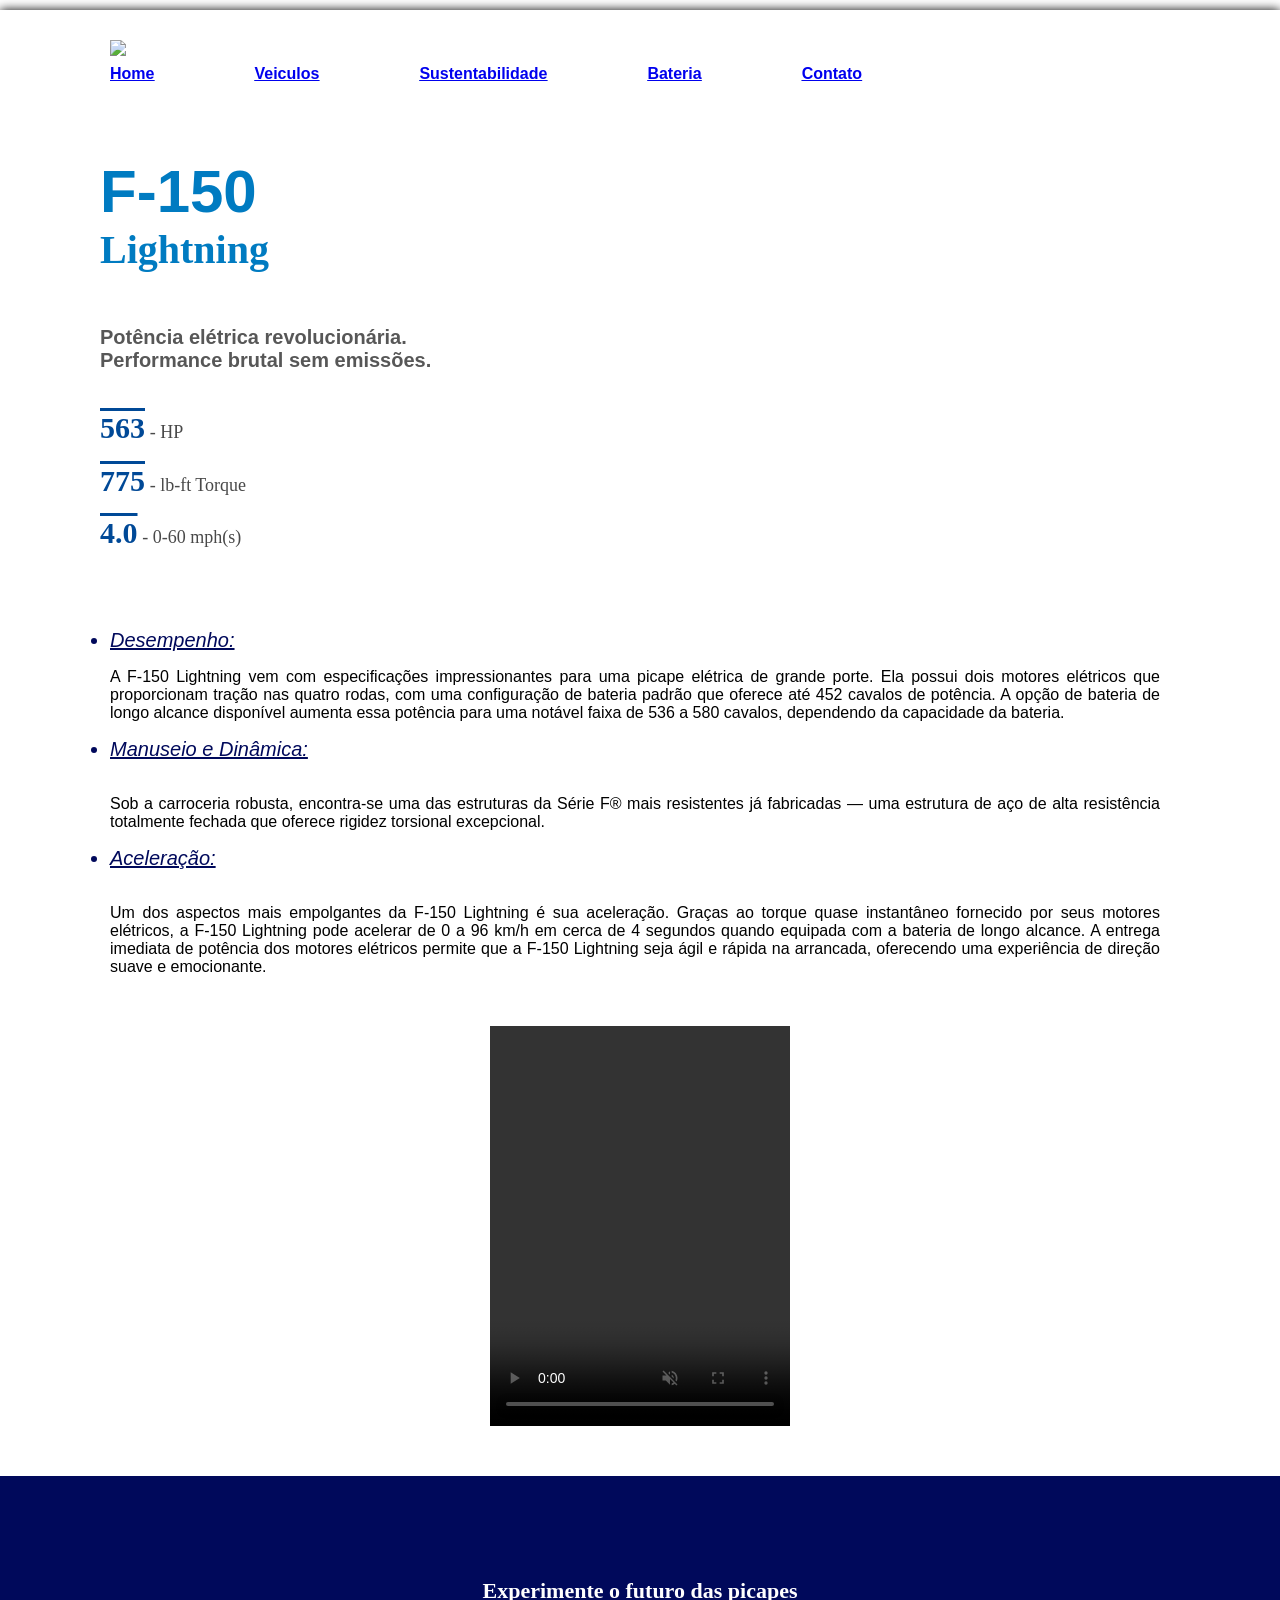
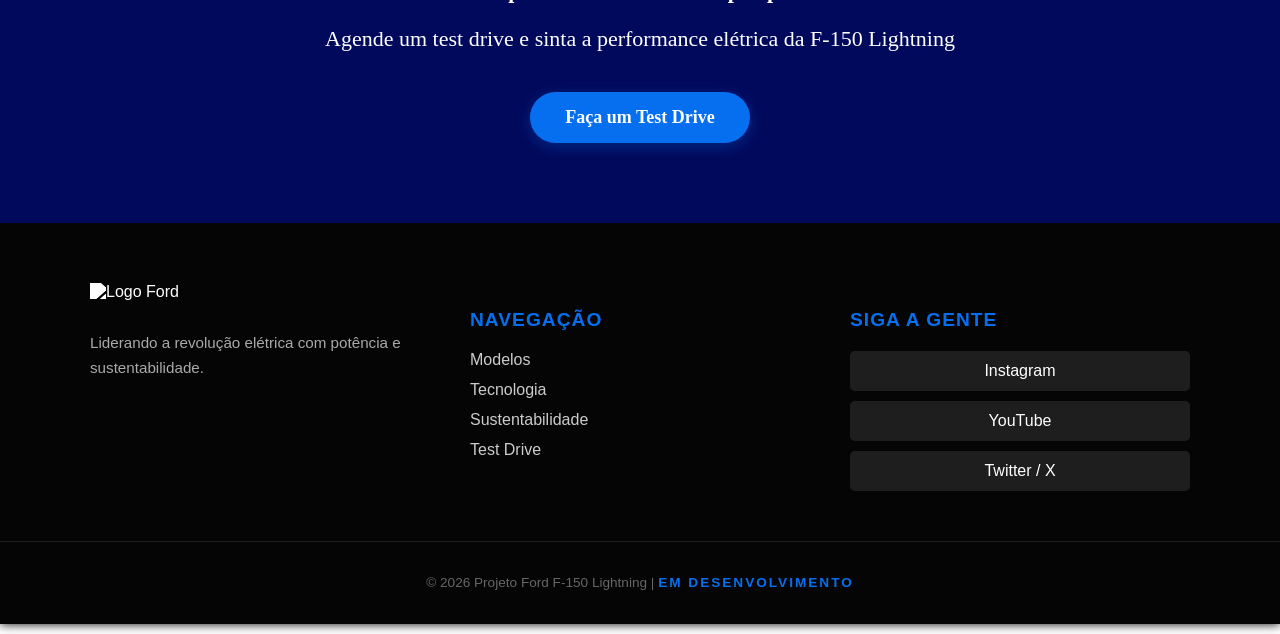
==== eletrico.html @ 75f17753 "Adicionando projeto completo" ====
<!DOCTYPE html>
<html lang="pt-br">
<head>
    <meta charset="UTF-8">
    <meta name="viewport" content="width=device-width, initial-scale=1.0">
    <title>Ford F-150 Lihtning</title>
    <link rel="stylesheet" href="style.css">
    <link rel="shortcut icon" href="../projeto-ford/img/midia/android-chrome-192x192.png" type="image/x-icon">
</head>
<style>
    
    body
{
    background-color: white;
}

          
article{
    background-color: lightgrey;
    color: black;
    padding: 10px;
}
</style>

<body class="container">
    <header class="logo">
        <img src="../projeto-ford/img/midia/android-chrome-192x192.png">
        <nav class="link">   
        <a href="index.html">Home</a> 
        <a href="eletrico.html">Veiculos</a>
        <a href="sustentabilidade.html">Sustentabilidade</a>
        <a href="spg-Bateria.html">Bateria</a>
        <a href="https://www.ford.com.br/fale-conosco/">Contato</a>
         </nav>
    </header>
      <main> 
           <section class="banner">
    <div class="textos-banner">
        <h1 class="f-150">F-150</h1>
        <h2 class="lightning">Lightning</h2>
        <p class="texto">Potência elétrica revolucionária. <br>Performance brutal sem emissões.</p>

        <h3><span class="numeros">563</span> <span class="unidades">- HP</span></h3>
        <h3><span class="numeros">775</span> <span class="unidades">- lb-ft Torque</span></h3>
        <h3><span class="numeros">4.0</span> <span class="unidades">- 0-60 mph(s)</span></h3>
    </div>
</section>
        <div>
        <section>
           <div>
            <ul>
                <li class="desempenho">Desempenho:</li>
                <p class="desempenho1">A F-150 Lightning vem com especificações impressionantes para uma picape elétrica de grande porte. Ela possui dois motores elétricos que proporcionam tração nas quatro rodas, com uma configuração de bateria padrão que oferece até 452 cavalos de potência. A opção de bateria de longo alcance disponível aumenta essa potência para uma notável faixa de 536 a 580 cavalos, dependendo da capacidade da bateria.</p>

                <li class="desempenho">Manuseio e Dinâmica:</li>
                <br>
                <p class="desempenho1">Sob a carroceria robusta, encontra-se uma das estruturas da Série F® mais resistentes já fabricadas — uma estrutura de aço de alta resistência totalmente fechada que oferece rigidez torsional excepcional.
                </p>
                <li class="desempenho">Aceleração:</li>
                <br>
                    <p class="desempenho1">Um dos aspectos mais empolgantes da F-150 Lightning é sua aceleração. Graças ao torque quase instantâneo fornecido por seus motores elétricos, a F-150 Lightning pode acelerar de 0 a 96 km/h em cerca de 4 segundos quando equipada com a bateria de longo alcance. A entrega imediata de potência dos motores elétricos permite que a F-150 Lightning seja ágil e rápida na arrancada, oferecendo uma experiência de direção suave e emocionante.</p>
                
            </ul>
            </div>
            <div class="video">
                <video src="../projeto-ford/img/midia/Meuvideo.mp4" width="300" height="400" poster="" controls autoplay loop muted>
                </video>
            </div>
        </section>
        </div>
</main>
   <div class="final">
    <p><strong>Experimente o futuro das picapes</strong></p>
    <p>Agende um test drive e sinta a performance elétrica da F-150 Lightning</p>
    
    
    <a href="#" class="btn-testdrive">Faça um Test Drive</a>
</div>
        <footer class="footer-moderno">
    <div class="footer-container">
        
        <div class="footer-col">
            <img src="../projeto-ford/img/midia/android-chrome-192x192.png" alt="Logo Ford" class="footer-logo">
            <p>Liderando a revolução elétrica com potência e sustentabilidade.</p>
        </div>

  
        <div class="footer-col">
            <h4>Navegação</h4>
            <ul>
                <li><a href="../projeto-ford/projetofordpronto.html">Modelos</a></li>
                <li><a href="../projeto-ford/spg-Bateria.html">Tecnologia</a></li>
                <li><a href="../projeto-ford/sustentabilidade.html">Sustentabilidade</a></li>
                <li><a href="#">Test Drive</a></li>
            </ul>
        </div>

    
        <div class="footer-col">
            <h4>Siga a Gente</h4>
            <div class="social-links">
                <a href="https://instagram.com/ford" target="_blank">Instagram</a>
                <a href="https://youtube.com" target="_blank">YouTube</a>
                <a href="#" target="_blank">Twitter / X</a>
            </div>
        </div>
    </div>

    <div class="footer-bottom">
        <p>&copy; 2026 Projeto Ford F-150 Lightning | <span class="status-dev">EM DESENVOLVIMENTO</span></p>
    </div>
</footer>
 
</body>
</html>


<!-- Essa pagina foi desenvolvida com o objetivo de apresentar
 a picape eletrica FORD F-150 LIGHTNING com informçaões sobre desenpenho, 
 tecnologia e sustentabilidade do veiculo de forma moderna e visual-->
---- style.css ----
@charset "UTF-8-";
 

.numeros{
    color: #004997;
    text-decoration: overline;
    font-weight: bold;
    font-size: 30px;
    display: inline-block;
     padding-left: 50px;
}
.unidades {
    color: #010101b7;
    font-size: 18px;
    font-weight: normal;
}
.f-150 {
    text-align: left;
    font-weight: bolder;
    font-family: sans-serif;
    font-size:6em;
    color: #066FEF;
    margin: 0px;
    padding: 0px;
    padding-left: 50px;
}
.lightning {
    text-align: left;
    font-family: serif;
    font-size: 3em;
    color: #066FEF;
     padding-left: 50px;
}
.texto {
    text-align: left;
    font-family: Arial, Helvetica, sans-serif;
    font-style: normal;
    font-weight: bold;
    color: rgba(0, 0, 0, 0.66);
    font-size: 20px;
     padding-left: 50px;
     display: inline-block;
}

.final {
    background-color: #00095B;
    padding: 80px 20px;  
    text-align: center;
    color: white;
}

.final p {
    margin-bottom: 15px;
    font-size: 22px;
}


.btn-testdrive {
    display: inline-block;
    margin-top: 25px;
    padding: 15px 35px;
    background-color: #066FEF; 
    color: white;
    text-decoration: none;
    font-weight: bold;
    font-size: 18px;
    border-radius: 50px; 
    transition: all 0.3s ease; 
    box-shadow: 0 4px 15px rgba(6, 111, 239, 0.3); 
}

.btn-testdrive:hover {
    background-color: #004997; 
    transform: translateY(-3px); 
    box-shadow: 0 6px 20px rgba(0, 0, 0, 0.4); 
}


.btn-testdrive:active {
    transform: translateY(1px);
}

.banner {
    display: flex;
    align-items: center;
    min-height: 500px;
    width: 100%;
    background-color: #ffffff;
   
    background-image: url(midia/I3LJURLJX5LFLBDAQQP54O2TAM.jpg);
    background-repeat: no-repeat;
    background-position: 80%;
    background-size: 45%;
}


.textos-banner {
    width: 50%; 
    padding-left: 50px;
    
}


.f-150 { font-size: 60px; margin-bottom: 0; color: #007bc1; }
.lightning { font-size: 40px; margin-top: 0; color: #007bc1; }


.autonomia{
    font-size: 20px;
}
.autonomia1{
    font-size: 26px;
}
.container{
    max-width: 1300px;
    margin: 10px auto;
    background: white;
    box-shadow:  0 0 10px rgba(0, 0, 0, 1);
}
.logo {
    padding: 30px;
    margin-left: 80px;
    
}
.logo img{
    margin-bottom: 10PX;
    width: 100px;
    height: auto;
    margin-bottom: 5px;
}
.desempenho{
    font-family: Arial, Helvetica, sans-serif;
    font-size: 20px;
    text-decoration: underline;
    font-style: oblique;
    margin-right: 120px;
    text-align: justify;
    margin-left: 70px;
    color: #00095B;
  
}
.desempenho1{
    font-size: 16px;
    font-family: Arial, Helvetica, sans-serif;
    margin-right: 120px;
    text-align: justify;
    margin-left: 70px;
}
.video{
    display: flex;
    justify-content: center;
    align-items: center;
    margin-bottom: 50px;
    margin-top: 50px;
}
.link{
            text-decoration: underline;
            color: #004997;
            font-weight: bold;;
            font-family: Arial, Helvetica, sans-serif;
            display: flex;
            gap: 100px;
            }

            .footer-moderno {
    background-color: #050505; 
    color: #ffffff;
    padding: 60px 0 20px 0;
    font-family: 'Segoe UI', Tahoma, Geneva, Verdana, sans-serif;
}

.footer-container {
    max-width: 1100px;
    margin: 0 auto;
    display: grid;
    grid-template-columns: repeat(auto-fit, minmax(250px, 1fr));
    gap: 40px;
    padding: 0 20px;
}

.footer-col h4 {
    color: #066FEF;
    font-size: 1.2rem;
    margin-bottom: 20px;
    text-transform: uppercase;
    letter-spacing: 1px;
}

.footer-logo {
    width: 100px;
    filter: brightness(0) invert(1); 
    margin-bottom: 15px;
}

.footer-col p {
    color: #aaa;
    line-height: 1.6;
    font-size: 0.95rem;
}

.footer-col ul {
    list-style: none;
    padding: 0;
}

.footer-col ul li {
    margin-bottom: 12px;
}

.footer-col ul li a {
    color: #ccc;
    text-decoration: none;
    transition: 0.3s;
}

.footer-col ul li a:hover {
    color: #066FEF;
    padding-left: 8px;
}


.social-links {
    display: flex;
    flex-direction: column;
    gap: 10px;
}

.social-links a {
    color: #fff;
    text-decoration: none;
    background: rgba(255, 255, 255, 0.1);
    padding: 10px 15px;
    border-radius: 5px;
    text-align: center;
    transition: 0.3s ease;
    border: 1px solid transparent;
}

.social-links a:hover {
    background: #066FEF;
    border-color: #066FEF;
    transform: translateY(-3px);
}

.footer-bottom {
    text-align: center;
    margin-top: 50px;
    padding-top: 20px;
    border-top: 1px solid rgba(255, 255, 255, 0.1);
    font-size: 0.85rem;
    color: #666;
}

.status-dev {
    color: #066FEF;
    font-weight: bold;
    letter-spacing: 2px;
}
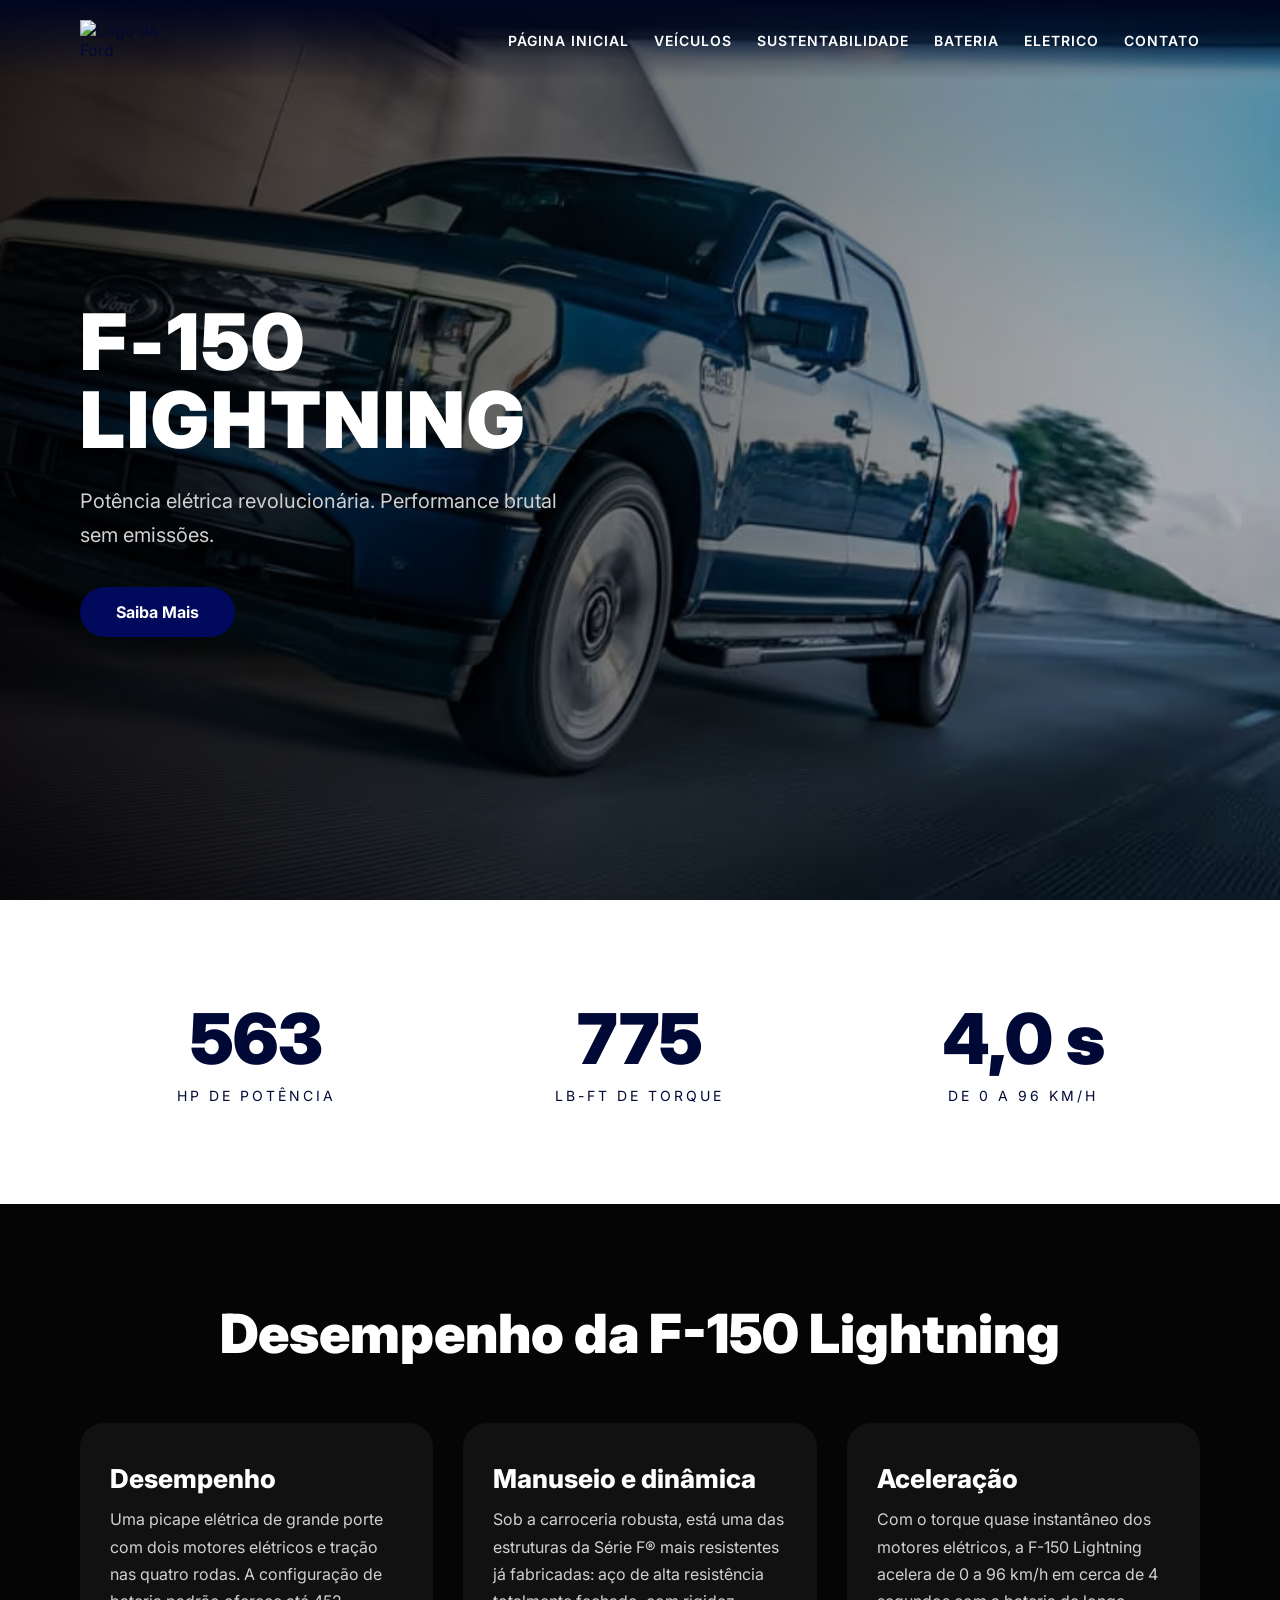
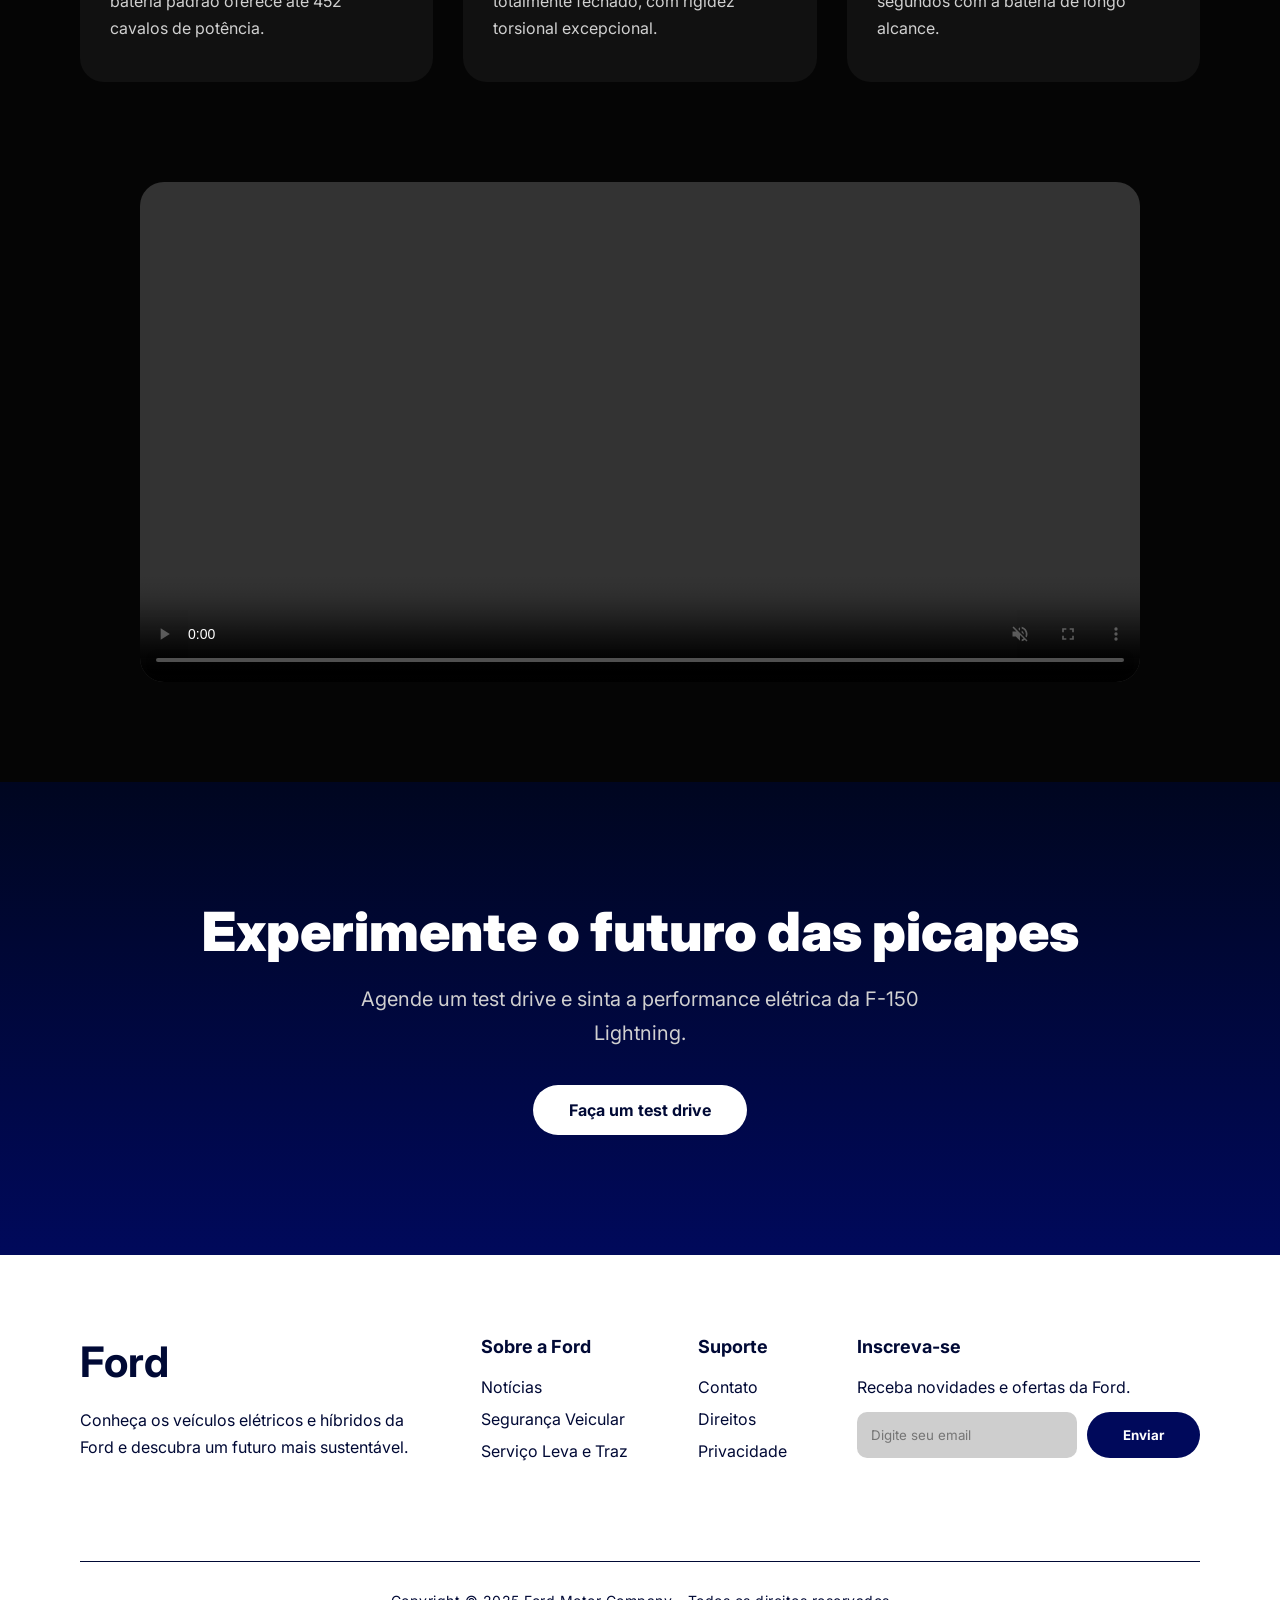
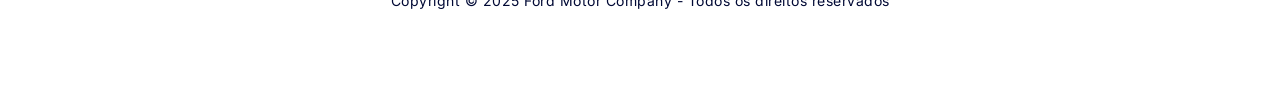
==== commit dc0edea9: "ajuste visual do projeto" ====
--- a/eletrico.html
+++ b/eletrico.html
@@ -3,118 +3,151 @@
 <head>
     <meta charset="UTF-8">
     <meta name="viewport" content="width=device-width, initial-scale=1.0">
-    <title>Ford F-150 Lihtning</title>
-    <link rel="stylesheet" href="style.css">
-    <link rel="shortcut icon" href="../projeto-ford/img/midia/android-chrome-192x192.png" type="image/x-icon">
+    <title>Ford F-150 Lightning</title>
+    <link rel="stylesheet" href="https://cdnjs.cloudflare.com/ajax/libs/font-awesome/7.0.1/css/all.min.css">
+    
+    <link rel="stylesheet" href="estiloProjeto.css">
+    
+    <link rel="stylesheet" href="eletrico.css">
+    <link rel="shortcut icon" href="https://www.ford.com.br/content/dam/Ford/website-assets/latam/br/home/fbr-ford-logo-header-footer.png" type="image/x-icon">
 </head>
-<style>
-    
-    body
-{
-    background-color: white;
-}
 
-          
-article{
-    background-color: lightgrey;
-    color: black;
-    padding: 10px;
-}
-</style>
-
-<body class="container">
-    <header class="logo">
-        <img src="../projeto-ford/img/midia/android-chrome-192x192.png">
-        <nav class="link">   
-        <a href="index.html">Home</a> 
-        <a href="eletrico.html">Veiculos</a>
-        <a href="sustentabilidade.html">Sustentabilidade</a>
-        <a href="spg-Bateria.html">Bateria</a>
-        <a href="https://www.ford.com.br/fale-conosco/">Contato</a>
-         </nav>
-    </header>
-      <main> 
-           <section class="banner">
-    <div class="textos-banner">
-        <h1 class="f-150">F-150</h1>
-        <h2 class="lightning">Lightning</h2>
-        <p class="texto">Potência elétrica revolucionária. <br>Performance brutal sem emissões.</p>
-
-        <h3><span class="numeros">563</span> <span class="unidades">- HP</span></h3>
-        <h3><span class="numeros">775</span> <span class="unidades">- lb-ft Torque</span></h3>
-        <h3><span class="numeros">4.0</span> <span class="unidades">- 0-60 mph(s)</span></h3>
-    </div>
-</section>
-        <div>
-        <section>
-           <div>
-            <ul>
-                <li class="desempenho">Desempenho:</li>
-                <p class="desempenho1">A F-150 Lightning vem com especificações impressionantes para uma picape elétrica de grande porte. Ela possui dois motores elétricos que proporcionam tração nas quatro rodas, com uma configuração de bateria padrão que oferece até 452 cavalos de potência. A opção de bateria de longo alcance disponível aumenta essa potência para uma notável faixa de 536 a 580 cavalos, dependendo da capacidade da bateria.</p>
-
-                <li class="desempenho">Manuseio e Dinâmica:</li>
-                <br>
-                <p class="desempenho1">Sob a carroceria robusta, encontra-se uma das estruturas da Série F® mais resistentes já fabricadas — uma estrutura de aço de alta resistência totalmente fechada que oferece rigidez torsional excepcional.
-                </p>
-                <li class="desempenho">Aceleração:</li>
-                <br>
-                    <p class="desempenho1">Um dos aspectos mais empolgantes da F-150 Lightning é sua aceleração. Graças ao torque quase instantâneo fornecido por seus motores elétricos, a F-150 Lightning pode acelerar de 0 a 96 km/h em cerca de 4 segundos quando equipada com a bateria de longo alcance. A entrega imediata de potência dos motores elétricos permite que a F-150 Lightning seja ágil e rápida na arrancada, oferecendo uma experiência de direção suave e emocionante.</p>
-                
-            </ul>
-            </div>
-            <div class="video">
-                <video src="../projeto-ford/img/midia/Meuvideo.mp4" width="300" height="400" poster="" controls autoplay loop muted>
-                </video>
-            </div>
-        </section>
-        </div>
-</main>
-   <div class="final">
-    <p><strong>Experimente o futuro das picapes</strong></p>
-    <p>Agende um test drive e sinta a performance elétrica da F-150 Lightning</p>
-    
-    
-    <a href="#" class="btn-testdrive">Faça um Test Drive</a>
-</div>
-        <footer class="footer-moderno">
-    <div class="footer-container">
-        
-        <div class="footer-col">
-            <img src="../projeto-ford/img/midia/android-chrome-192x192.png" alt="Logo Ford" class="footer-logo">
-            <p>Liderando a revolução elétrica com potência e sustentabilidade.</p>
+<body>
+    <header>
+        <div class="logo">
+            <img src="https://www.ford.com.br/content/dam/Ford/website-assets/latam/br/home/fbr-ford-logo-header-footer.png" alt="Logo da Ford">
         </div>
 
-  
-        <div class="footer-col">
-            <h4>Navegação</h4>
+        <nav>
             <ul>
-                <li><a href="../projeto-ford/projetofordpronto.html">Modelos</a></li>
-                <li><a href="../projeto-ford/spg-Bateria.html">Tecnologia</a></li>
-                <li><a href="../projeto-ford/sustentabilidade.html">Sustentabilidade</a></li>
-                <li><a href="#">Test Drive</a></li>
+                <li><a href="index.html">PÁGINA INICIAL</a></li>
+                <li><a href="eletrico.html">VEÍCULOS</a></li>
+                <li><a href="sustentabilidade.html">SUSTENTABILIDADE</a></li>
+                <li><a href="spg-Bateria.html">BATERIA</a></li>
+                <li><a href="projetofordpronto.html">ELETRICO</a></li>
+                <li><a href="https://www.ford.com.br/fale-conosco/">CONTATO</a></li>
             </ul>
+        </nav>
+    </header>
+
+   
+    <section class="hero">
+        <article class="hero-text">
+            <h1>F-150 Lightning</h1>
+            <p>Potência elétrica revolucionária. Performance brutal sem emissões.</p>
+            <a href="#desempenho" class="btn">Saiba Mais</a>
+        </article>
+    </section>
+
+    <section class="el-numeros">
+        <div class="el-numero">
+            <strong>563</strong>
+            <span>HP de potência</span>
+        </div>
+        <div class="el-numero">
+            <strong>775</strong>
+            <span>lb-ft de torque</span>
+        </div>
+        <div class="el-numero">
+            <strong>4,0 s</strong>
+            <span>de 0 a 96 km/h</span>
+        </div>
+    </section>
+
+    
+    <section class="el-bloco" id="desempenho">
+        <h2>Desempenho da F-150 Lightning</h2>
+
+        <div class="el-grid">
+            <div class="el-item">
+                <i class="fa-solid fa-gauge-high"></i>
+                <h3>Desempenho</h3>
+                <p>Uma picape elétrica de grande porte com dois motores elétricos e tração nas quatro rodas. A configuração de bateria padrão oferece até 452 cavalos de potência.</p>
+            </div>
+
+            <div class="el-item">
+                <i class="fa-solid fa-truck-pickup"></i>
+                <h3>Manuseio e dinâmica</h3>
+                <p>Sob a carroceria robusta, está uma das estruturas da Série F® mais resistentes já fabricadas: aço de alta resistência totalmente fechado, com rigidez torsional excepcional.</p>
+            </div>
+
+            <div class="el-item">
+                <i class="fa-solid fa-bolt"></i>
+                <h3>Aceleração</h3>
+                <p>Com o torque quase instantâneo dos motores elétricos, a F-150 Lightning acelera de 0 a 96 km/h em cerca de 4 segundos com a bateria de longo alcance.</p>
+            </div>
+        </div>
+    </section>
+
+    
+    <section class="el-video">
+        <video src="img/Meuvideo.mp4" controls autoplay loop muted playsinline></video>
+    </section>
+
+    
+    <section class="el-final">
+        <h2>Experimente o futuro das picapes</h2>
+        <p>Agende um test drive e sinta a performance elétrica da F-150 Lightning.</p>
+        <a href="https://www.ford.com.br/fale-conosco/" class="btn" target="_blank">Faça um test drive</a>
+    </section>
+
+    
+    <footer>
+        <div class="footer-container">
+            <div class="footer-logo">
+                <h2>Ford</h2>
+                <p> Conheça os veículos elétricos e híbridos da Ford e descubra um futuro mais sustentável.</p>
+                <div class="social">
+                    <a href="https://www.instagram.com/fordbrasil/" target="_blank">
+                        <i class="fa-brands fa-instagram"></i>
+                    </a>
+                    <a href="https://www.facebook.com/FordBrasil/" target="_blank">
+                        <i class="fa-brands fa-facebook-f"></i>
+                    </a>
+                    <a href="https://www.linkedin.com/company/ford-brasil/" target="_blank">
+                        <i class="fa-brands fa-linkedin"></i>
+                    </a>
+                    <a href="https://www.youtube.com/fordbrasil" target="_blank">
+                        <i class="fa-brands fa-youtube"></i>
+                    </a>
+                </div>
+            </div>
+
+            <div class="footer-links">
+                <div>
+                    <h4>Sobre a Ford</h4>
+                    <ul>
+                        <li><a href="https://www.fromtheroad.ford.com/us/en/home">Notícias</a></li>
+                        <li><a href="https://www.ford.com.br/programa-de-rotulagem-veicular-de-seguranca/">Segurança Veicular</a></li>
+                        <li><a href="https://www.ford.com.br/servico-ao-cliente/servico-leva-e-traz/?intcmp=referral|site-ford|menu-principal">Serviço Leva e Traz</a></li>
+                    </ul>
+                </div>
+
+                <div>
+                    <h4>Suporte</h4>
+                    <ul>
+                        <li><a href="https://www.ford.com.br/fale-conosco/">Contato</a></li>
+                        <li><a href="https://www.relacionamentoford.com.br/?utm_medium=referral&utm_source=site-ford&utm_campaign=lgpd&utm_content=0&utm_term=0">Direitos</a></li>
+                        <li><a href="https://www.ford.com.br/politica-de-privacidade/">Privacidade</a></li>
+                    </ul>
+                </div>
+
+                <div>
+                    <h4>Inscreva-se</h4>
+                    <p>Receba novidades e ofertas da Ford.</p>
+                    <div class="input">
+                        <input type="email" placeholder="Digite seu email">
+                        <button class="btn">Enviar</button>
+                    </div>
+                </div>
+            </div>
         </div>
 
-    
-        <div class="footer-col">
-            <h4>Siga a Gente</h4>
-            <div class="social-links">
-                <a href="https://instagram.com/ford" target="_blank">Instagram</a>
-                <a href="https://youtube.com" target="_blank">YouTube</a>
-                <a href="#" target="_blank">Twitter / X</a>
-            </div>
+        <div class="copyright">
+            <a href="https://www.ford.com.br/copyright/" class="copyrightLink" target="_blank">
+                <h4>Copyright © 2025 Ford Motor Company - Todos os direitos reservados</h4>
+            </a>
         </div>
-    </div>
-
-    <div class="footer-bottom">
-        <p>&copy; 2026 Projeto Ford F-150 Lightning | <span class="status-dev">EM DESENVOLVIMENTO</span></p>
-    </div>
-</footer>
- 
+    </footer>
 </body>
-</html>
-
-
-<!-- Essa pagina foi desenvolvida com o objetivo de apresentar
- a picape eletrica FORD F-150 LIGHTNING com informçaões sobre desenpenho, 
- tecnologia e sustentabilidade do veiculo de forma moderna e visual-->+</html>
--- a/estiloProjeto.css
+++ b/estiloProjeto.css
@@ -0,0 +1,442 @@
+@import url('https://fonts.googleapis.com/css2?family=Inter:ital,opsz,wght@0,14..32,100..900;1,14..32,100..900&display=swap'); 
+*{
+    margin:0;
+    padding:0;
+    box-sizing:border-box;
+    font-family: 'Inter', sans-serif;
+    color:#000935;
+}
+
+body{
+    background:white;
+    color:white;
+    overflow-x:hidden;
+}
+
+
+
+/* =========================================
+   CABEÇALHO PADRÃO - PROJETO FORD
+========================================= */
+
+header {
+    width: 100%;
+    padding: 20px 80px;
+    display: flex;
+    justify-content: space-between;
+    align-items: center;
+    position: absolute;
+    top: 0;
+    left: 0;
+    z-index: 1000;
+    box-sizing: border-box;
+    gap: 30px;
+    background: linear-gradient(to bottom, #000620, transparent);
+}
+
+.logo {
+    flex-shrink: 0;
+}
+
+.logo img {
+    width: 95px;
+    display: block;
+}
+
+nav {
+    flex: 1;
+    min-width: 0;
+}
+
+nav ul {
+    display: flex;
+    justify-content: flex-end;
+    align-items: center;
+    flex-wrap: wrap;
+    gap: 18px 25px;
+    list-style: none;
+    margin: 0;
+    padding: 0;
+}
+
+nav ul li {
+    flex-shrink: 0;
+}
+
+nav ul li a {
+    position: relative;
+    text-decoration: none;
+    color: white;
+    font-size: 14px;
+    font-weight: 600;
+    letter-spacing: 1px;
+    white-space: nowrap;
+    transition: .3s;
+}
+
+nav ul li a:hover {
+    color: #008cff;
+}
+
+/* Linha azul ao passar o mouse */
+nav ul li a::after {
+    content: "";
+    position: absolute;
+    left: 0;
+    bottom: -5px;
+    width: 0;
+    height: 2px;
+    background: #008cff;
+    transition: .3s;
+}
+
+nav ul li a:hover::after {
+    width: 100%;
+}
+
+/* Notebooks */
+@media (max-width: 1200px) {
+    header {
+        padding: 16px 35px;
+        gap: 20px;
+    }
+
+    nav ul {
+        gap: 14px 18px;
+    }
+
+    nav ul li a {
+        font-size: 12px;
+        letter-spacing: .5px;
+    }
+}
+
+/* Celulares e tablets */
+@media (max-width: 768px) {
+    header {
+        flex-direction: column;
+        gap: 15px;
+        padding: 14px 20px;
+    }
+
+    nav {
+        width: 100%;
+    }
+
+    nav ul {
+        justify-content: center;
+        gap: 12px 18px;
+    }
+
+    nav ul li a {
+        font-size: 12px;
+    }
+}
+
+
+.hero{
+    min-height:100vh;
+    display:grid;
+    grid-template-columns:1fr 1.2fr;
+    align-items:center;
+    padding:120px 80px 80px;
+    background:
+    linear-gradient(to right, rgba(0,0,0,0.82), rgba(0,0,0,0.25)),
+    url("img/fundo.jpg");
+    background-size:cover;
+    background-position:right center;
+}
+
+.hero-image{
+    display:none;
+}
+
+.hero-text{
+    max-width:600px;
+}
+
+.hero-text h1{
+    font-size:78px;
+    line-height:1;
+    margin-bottom:25px;
+    text-transform:uppercase;
+    font-weight:900;
+    letter-spacing:2px;
+}
+
+.hero-text p{
+    font-size:20px;
+    color:#d0d0d0;
+    line-height:1.7;
+    margin-bottom:35px;
+}
+
+.btn{
+    display:inline-block;
+    padding:15px 36px;
+    background:#00095b;
+    color:white;
+    text-decoration:none;
+    border-radius:50px;
+    font-weight:bold;
+    transition:.4s;
+    border:none;
+}
+
+.btn:hover{
+    background:#008cff;
+    transform:translateY(-4px);
+    box-shadow:0 10px 25px rgba(0,140,255,0.4);
+    cursor:pointer;
+}
+
+
+.sustentabilidade{
+    padding:120px 80px;
+    text-align:center;
+    background:#ffffff;
+}
+
+.sustentabilidade span{
+    color:#000935;
+    text-transform:uppercase;
+    letter-spacing:3px;
+    font-size:14px;
+}
+
+.sustentabilidade h2{
+    font-size:70px;
+    margin:25px 0 35px;
+    line-height:1.1;
+    font-weight:900;
+}
+
+.carros{
+    padding:100px 80px;
+    display:grid;
+    grid-template-columns:repeat(3,1fr);
+    gap:30px;
+    background:#050505;
+}
+
+.card{
+    position:relative;
+    overflow:hidden;
+    border-radius:24px;
+    background:#111;
+    transition:.5s;
+}
+
+.card:hover{
+    transform:translateY(-10px);
+}
+
+.card img{
+    width:100%;
+    height:420px;
+    object-fit:cover;
+    transition:.6s;
+}
+
+.card:hover img{
+    transform:scale(1.06);
+}
+
+.card::before{
+    content:"";
+    position:absolute;
+    inset:0;
+    background:linear-gradient(to top, rgba(0,0,0,0.95), transparent 60%);
+    z-index:1;
+}
+
+.card h3{
+    position:absolute;
+    bottom:90px;
+    left:25px;
+    z-index:2;
+    font-size:30px;
+    font-weight:800;
+}
+
+.card .btn{
+    position:absolute;
+    bottom:25px;
+    left:25px;
+    z-index:2;
+}
+
+footer{
+    background:#ffffff;
+    padding:80px;
+    border-top:1px solid rgba(255,255,255,0.08);
+}
+
+.footer-container{
+    display:flex;
+    justify-content:space-between;
+    gap:50px;
+    flex-wrap:wrap;
+}
+
+.footer-logo{
+    max-width:350px;
+}
+
+.footer-logo h2{
+    font-size:42px;
+    margin-bottom:20px;
+}
+
+.footer-logo p{
+    color:#000935;
+    line-height:1.7;
+    margin-bottom:30px;
+}
+
+.social{
+    display:flex;
+    gap:20px;
+}
+
+.social a{
+    color:white;
+    font-size:22px;
+    transition:.3s;
+}
+
+.social a:hover{
+    color:#008cff;
+    transform:translateY(-5px);
+}
+
+.footer-links{
+    display:flex;
+    gap:70px;
+    flex-wrap:wrap;
+}
+
+.footer-links h4{
+    margin-bottom:20px;
+    font-size:18px;
+}
+
+.footer-links ul{
+    list-style:none;
+}
+
+.footer-links ul li{
+    margin-bottom:12px;
+}
+
+.footer-links ul li a{
+    text-decoration:none;
+    color:#000935;
+    transition:.3s;
+}
+
+.footer-links ul li a:hover{
+    color:#008cff;
+}
+
+.input{
+    display:flex;
+    gap:10px;
+    margin-top:15px;
+}
+
+.input input{
+    padding:14px;
+    border:none;
+    outline:none;
+    border-radius:10px;
+    width:220px;
+    background:#cecece;
+    color:#000935;
+}
+
+/* RESPONSIVO */
+
+@media(max-width:1000px){
+
+    .hero{
+        grid-template-columns:1fr;
+        padding:140px 30px 80px;
+    }
+
+    .hero-text h1{
+        font-size:52px;
+    }
+
+    .sustentabilidade h2{
+        font-size:46px;
+    }
+
+    .carros{
+        grid-template-columns:1fr;
+        padding:60px 25px;
+    }
+
+}
+
+@media(max-width:768px){
+
+    header{
+        flex-direction:column;
+        gap:20px;
+        padding:20px;
+    }
+
+    nav ul{
+        gap:18px;
+        flex-wrap:wrap;
+        justify-content:center;
+    }
+
+    .hero-text h1{
+        font-size:42px;
+    }
+
+    .hero-text p{
+        font-size:17px;
+    }
+
+    .sustentabilidade{
+        padding:80px 25px;
+    }
+
+    .sustentabilidade h2{
+        font-size:38px;
+    }
+
+    footer{
+        padding:60px 25px;
+    }
+
+}
+.copyright{
+    width:100%;
+    margin-top:70px;
+    padding-top:30px;
+    border-top:1px solid #000935;
+    display:flex;
+    justify-content:center;
+    align-items:center;
+    text-align:center;
+}
+
+.copyrightLink{
+    text-decoration:none;
+}
+
+.copyright h4{
+    color:#000935;
+    font-size:14px;
+    font-weight:400;
+    letter-spacing:.5px;
+    transition:.3s;
+}
+
+.copyright h4:hover{
+    color:#008cff;
+}
--- a/eletrico.css
+++ b/eletrico.css
@@ -0,0 +1,315 @@
+.hero {
+    background:
+        linear-gradient(to right, rgba(0, 0, 0, 0.82), rgba(0, 0, 0, 0.25)),
+        url("img/2022-ford-f-150-lightning-tested-102-1656624439.avif");
+    background-size: cover;
+    background-position: right center;
+}
+
+
+.hero-text h1 {
+    color: #fff;
+}
+
+
+/* =========================================
+   CABEÇALHO PADRÃO - PROJETO FORD
+========================================= */
+
+header {
+    width: 100%;
+    padding: 20px 80px;
+    display: flex;
+    justify-content: space-between;
+    align-items: center;
+    position: absolute;
+    top: 0;
+    left: 0;
+    z-index: 1000;
+    box-sizing: border-box;
+    gap: 30px;
+    background: linear-gradient(to bottom, #000620, transparent);
+}
+
+.logo {
+    flex-shrink: 0;
+}
+
+.logo img {
+    width: 95px;
+    display: block;
+}
+
+nav {
+    flex: 1;
+    min-width: 0;
+}
+
+nav ul {
+    display: flex;
+    justify-content: flex-end;
+    align-items: center;
+    flex-wrap: wrap;
+    gap: 18px 25px;
+    list-style: none;
+    margin: 0;
+    padding: 0;
+}
+
+nav ul li {
+    flex-shrink: 0;
+}
+
+nav ul li a {
+    position: relative;
+    text-decoration: none;
+    color: white;
+    font-size: 14px;
+    font-weight: 600;
+    letter-spacing: 1px;
+    white-space: nowrap;
+    transition: .3s;
+}
+
+nav ul li a:hover {
+    color: #008cff;
+}
+
+/* Linha azul ao passar o mouse */
+nav ul li a::after {
+    content: "";
+    position: absolute;
+    left: 0;
+    bottom: -5px;
+    width: 0;
+    height: 2px;
+    background: #008cff;
+    transition: .3s;
+}
+
+nav ul li a:hover::after {
+    width: 100%;
+}
+
+/* Notebooks */
+@media (max-width: 1200px) {
+    header {
+        padding: 16px 35px;
+        gap: 20px;
+    }
+
+    nav ul {
+        gap: 14px 18px;
+    }
+
+    nav ul li a {
+        font-size: 12px;
+        letter-spacing: .5px;
+    }
+}
+
+/* Celulares e tablets */
+@media (max-width: 768px) {
+    header {
+        flex-direction: column;
+        gap: 15px;
+        padding: 14px 20px;
+    }
+
+    nav {
+        width: 100%;
+    }
+
+    nav ul {
+        justify-content: center;
+        gap: 12px 18px;
+    }
+
+    nav ul li a {
+        font-size: 12px;
+    }
+}
+
+
+/* =========================================
+   RESPONSIVIDADE DO CABEÇALHO
+========================================= */
+
+@media (max-width: 768px) {
+
+    header {
+        flex-direction: column;
+        gap: 20px;
+        padding: 20px;
+    }
+
+    nav ul {
+        gap: 18px;
+        flex-wrap: wrap;
+        justify-content: center;
+    }
+}
+
+.el-numeros {
+    display: grid;
+    grid-template-columns: repeat(3, 1fr);
+    gap: 30px;
+    padding: 100px 80px;
+    text-align: center;
+    background: #ffffff;
+}
+
+.el-numero strong {
+    display: block;
+    font-size: 70px;
+    line-height: 1.1;
+    font-weight: 900;
+    color: #000935;
+}
+
+.el-numero span {
+    display: block;
+    margin-top: 10px;
+    font-size: 14px;
+    letter-spacing: 3px;
+    text-transform: uppercase;
+    color: #000935;
+}
+
+/* ---------- DESEMPENHO (mesmo clima da seção de carros) ---------- */
+.el-bloco {
+    padding: 100px 80px;
+    text-align: center;
+    background: #050505;
+}
+
+.el-bloco h2 {
+    font-size: 54px;
+    font-weight: 900;
+    line-height: 1.1;
+    color: #fff;
+}
+
+.el-grid {
+    display: grid;
+    grid-template-columns: repeat(3, 1fr);
+    gap: 30px;
+    margin-top: 60px;
+}
+
+.el-item {
+    padding: 40px 30px;
+    border-radius: 24px;
+    background: #111;
+    text-align: left;
+    transition: 0.5s;
+}
+
+.el-item:hover {
+    transform: translateY(-10px);
+}
+
+.el-item i {
+    margin-bottom: 20px;
+    font-size: 30px;
+    color: #008cff;
+}
+
+.el-item h3 {
+    margin-bottom: 12px;
+    font-size: 26px;
+    font-weight: 800;
+    color: #fff;
+}
+
+.el-item p {
+    line-height: 1.7;
+    color: #d0d0d0;
+}
+
+/* ---------- VÍDEO ---------- */
+.el-video {
+    display: flex;
+    justify-content: center;
+    padding: 0 80px 100px;
+    background: #050505;
+}
+
+.el-video video {
+    width: 100%;
+    max-width: 1000px;
+    border-radius: 24px;
+}
+
+/* ---------- CHAMADA FINAL ---------- */
+.el-final {
+    padding: 120px 80px;
+    text-align: center;
+    background: linear-gradient(to bottom, #000620, #00095b);
+}
+
+.el-final h2 {
+    margin-bottom: 20px;
+    font-size: 54px;
+    font-weight: 900;
+    line-height: 1.1;
+    color: #fff;
+}
+
+.el-final p {
+    max-width: 600px;
+    margin: 0 auto 35px;
+    font-size: 20px;
+    line-height: 1.7;
+    color: #d0d0d0;
+}
+
+.el-final .btn {
+    background: #fff;
+    color: #000935;
+}
+
+.el-final .btn:hover {
+    background: #008cff;
+    color: #fff;
+}
+
+/* ---------- RESPONSIVO ---------- */
+@media (max-width: 1000px) {
+    .el-numeros {
+        grid-template-columns: 1fr;
+        padding: 60px 25px;
+    }
+
+    .el-numero strong {
+        font-size: 52px;
+    }
+
+    .el-bloco {
+        padding: 60px 25px;
+    }
+
+    .el-grid {
+        grid-template-columns: 1fr;
+    }
+
+    .el-video {
+        padding: 0 25px 60px;
+    }
+
+    .el-bloco h2,
+    .el-final h2 {
+        font-size: 40px;
+    }
+}
+
+@media (max-width: 768px) {
+    .el-final {
+        padding: 80px 25px;
+    }
+
+    .el-bloco h2,
+    .el-final h2 {
+        font-size: 34px;
+    }
+}
